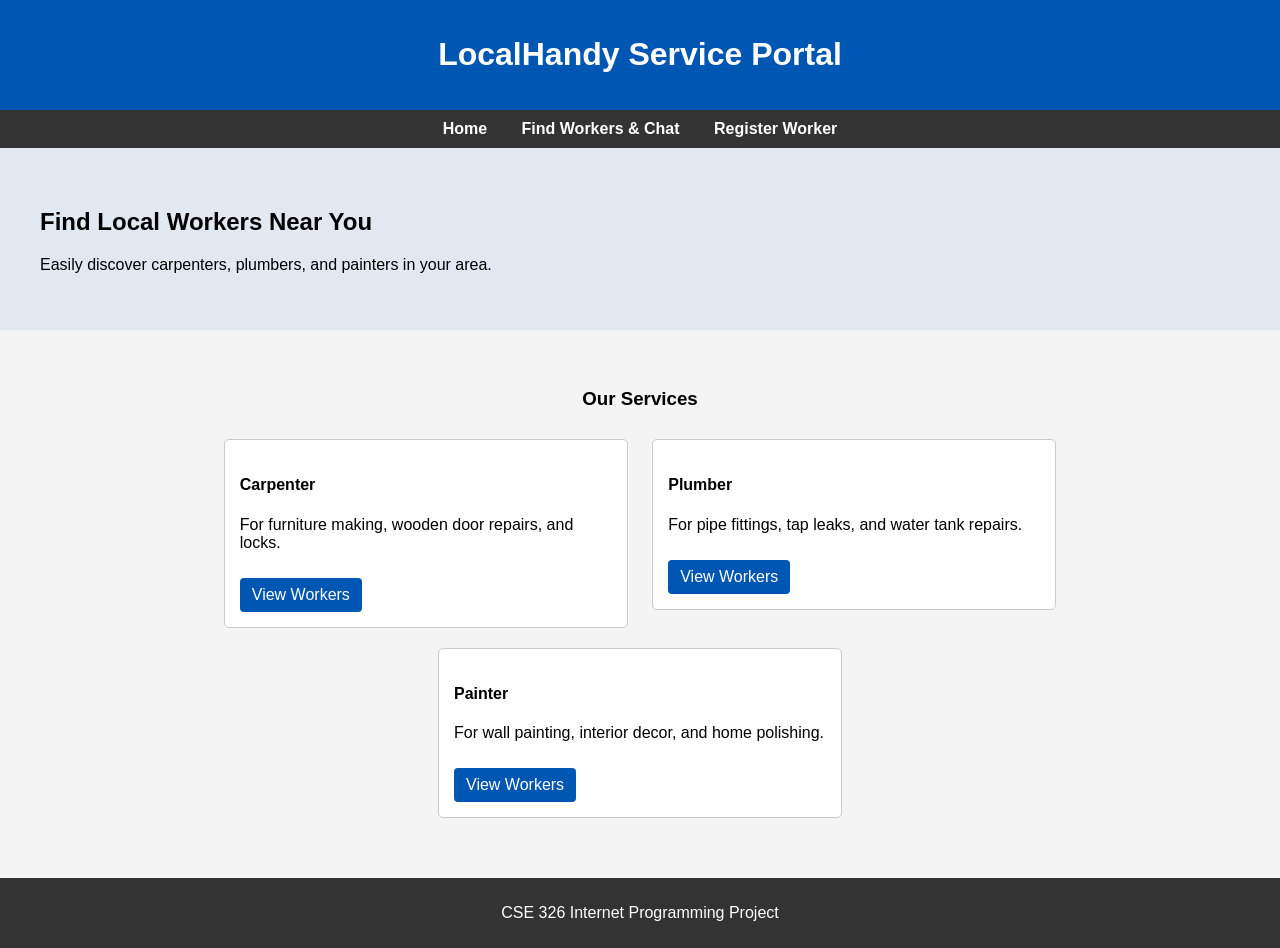
==== index.html @ e14ce75c "Initial project upload" ====
<!DOCTYPE html>
<html>
<head>
    <title>LocalHandy - Home</title>
    <style>
        /* Simple Internal CSS */
        body {
            font-family: Arial, sans-serif;
            margin: 0;
            background-color: #f4f4f4;
        }
        header {
            background-color: #0056b3;
            color: white;
            padding: 15px;
            text-align: center;
        }
        nav {
            background-color: #333;
            padding: 10px;
            text-align: center;
        }
        nav a {
            color: white;
            text-decoration: none;
            margin: 0 15px;
            font-weight: bold;
        }
        nav a:hover {
            text-decoration: underline;
        }
        .container {
            padding: 20px;
            text-align: center;
        }
        .banner {
            background-color: #e2e8f0;
            padding: 40px;
            margin-bottom: 20px;
        }
        .card {
            background: white;
            border: 1px solid #ccc;
            width: 30%;
            display: inline-block;
            padding: 15px;
            margin: 10px;
            border-radius: 5px;
            text-align: left;
            vertical-align: top;
        }
        .btn {
            background-color: #0056b3;
            color: white;
            padding: 8px 12px;
            text-decoration: none;
            border-radius: 4px;
            display: inline-block;
            margin-top: 10px;
        }
        footer {
            background-color: #333;
            color: white;
            text-align: center;
            padding: 10px;
            margin-top: 30px;
        }
    </style>
</head>
<body>

    <header>
        <h1>LocalHandy Service Portal</h1>
    </header>

    <nav>
        <a href="index.html">Home</a>
        <a href="workers.html">Find Workers & Chat</a>
        <a href="register.html">Register Worker</a>
    </nav>

    <div class="banner">
        <h2>Find Local Workers Near You</h2>
        <p>Easily discover carpenters, plumbers, and painters in your area.</p>
    </div>

    <div class="container">
        <h3>Our Services</h3>

        <div class="card">
            <h4>Carpenter</h4>
            <p>For furniture making, wooden door repairs, and locks.</p>
            <a href="workers.html" class="btn">View Workers</a>
        </div>

        <div class="card">
            <h4>Plumber</h4>
            <p>For pipe fittings, tap leaks, and water tank repairs.</p>
            <a href="workers.html" class="btn">View Workers</a>
        </div>

        <div class="card">
            <h4>Painter</h4>
            <p>For wall painting, interior decor, and home polishing.</p>
            <a href="workers.html" class="btn">View Workers</a>
        </div>
    </div>

    <footer>
        <p>CSE 326 Internet Programming Project</p>
    </footer>

</body>
</html>
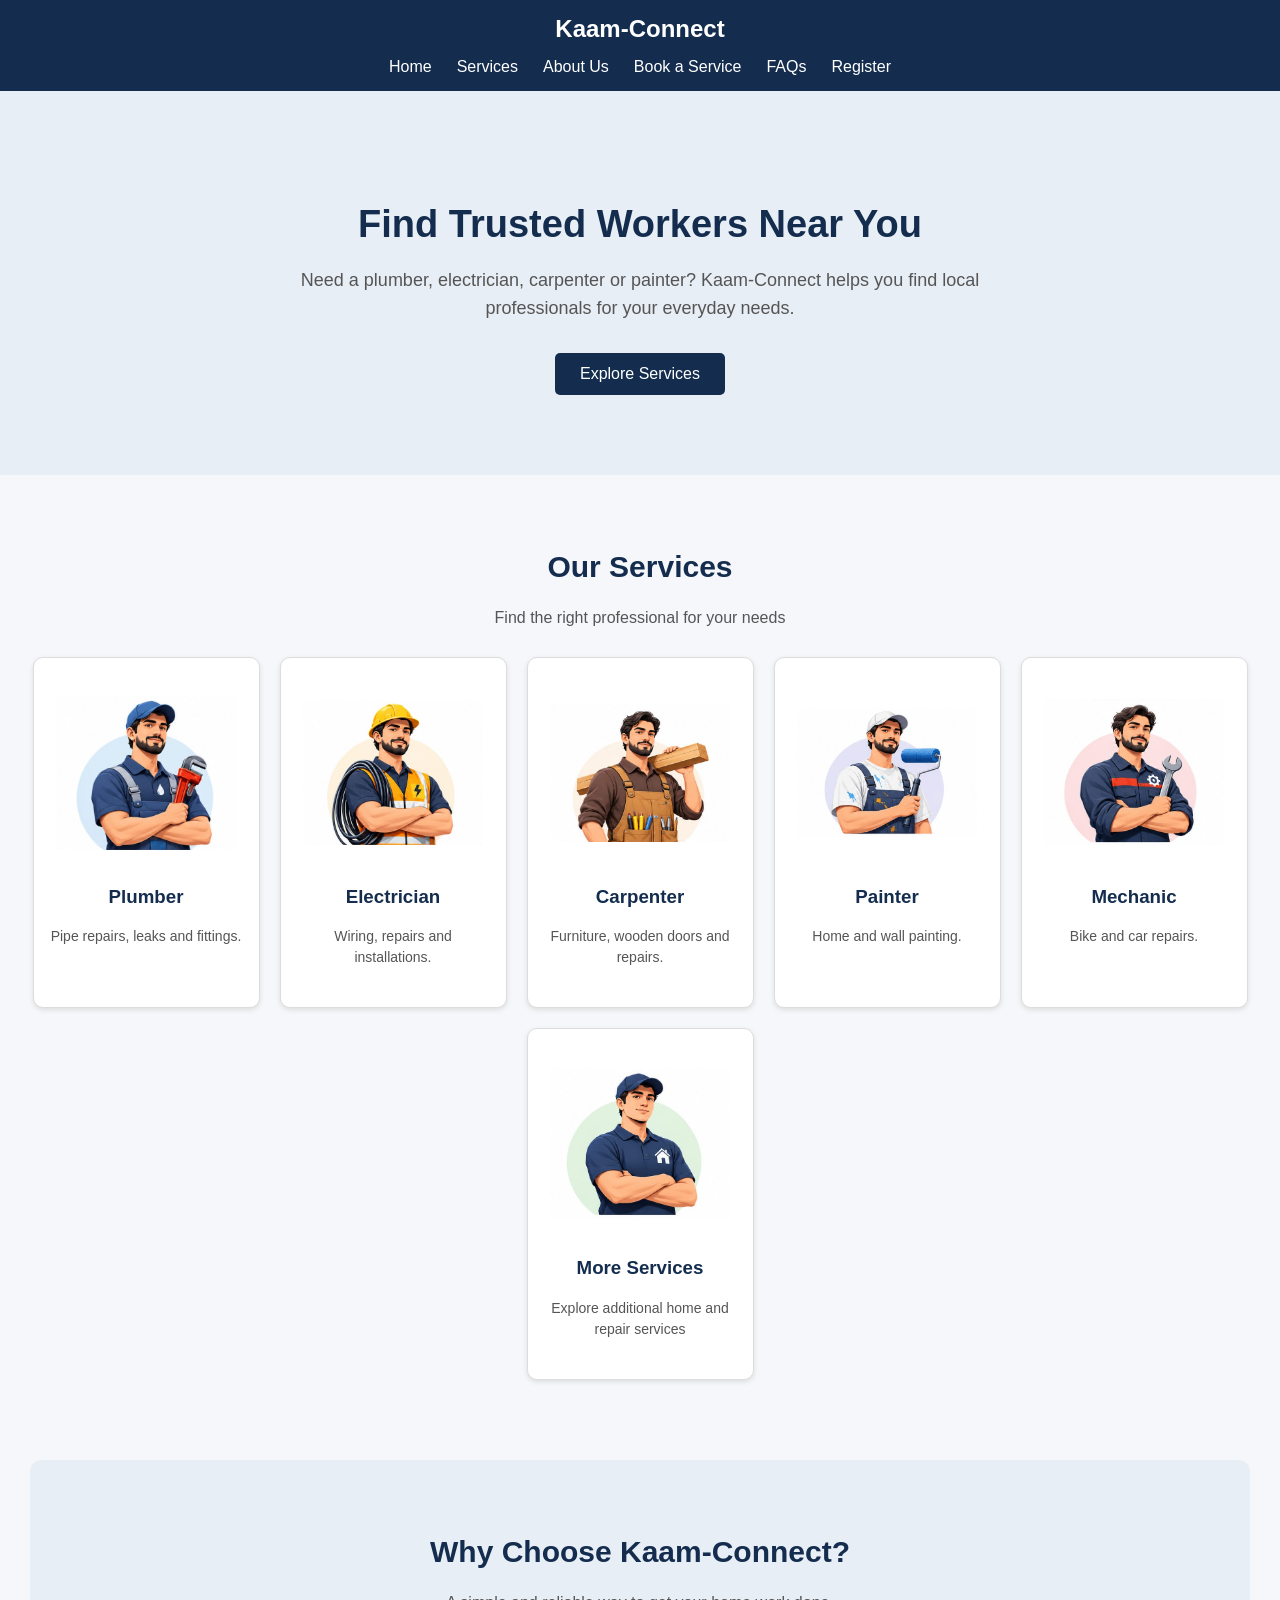
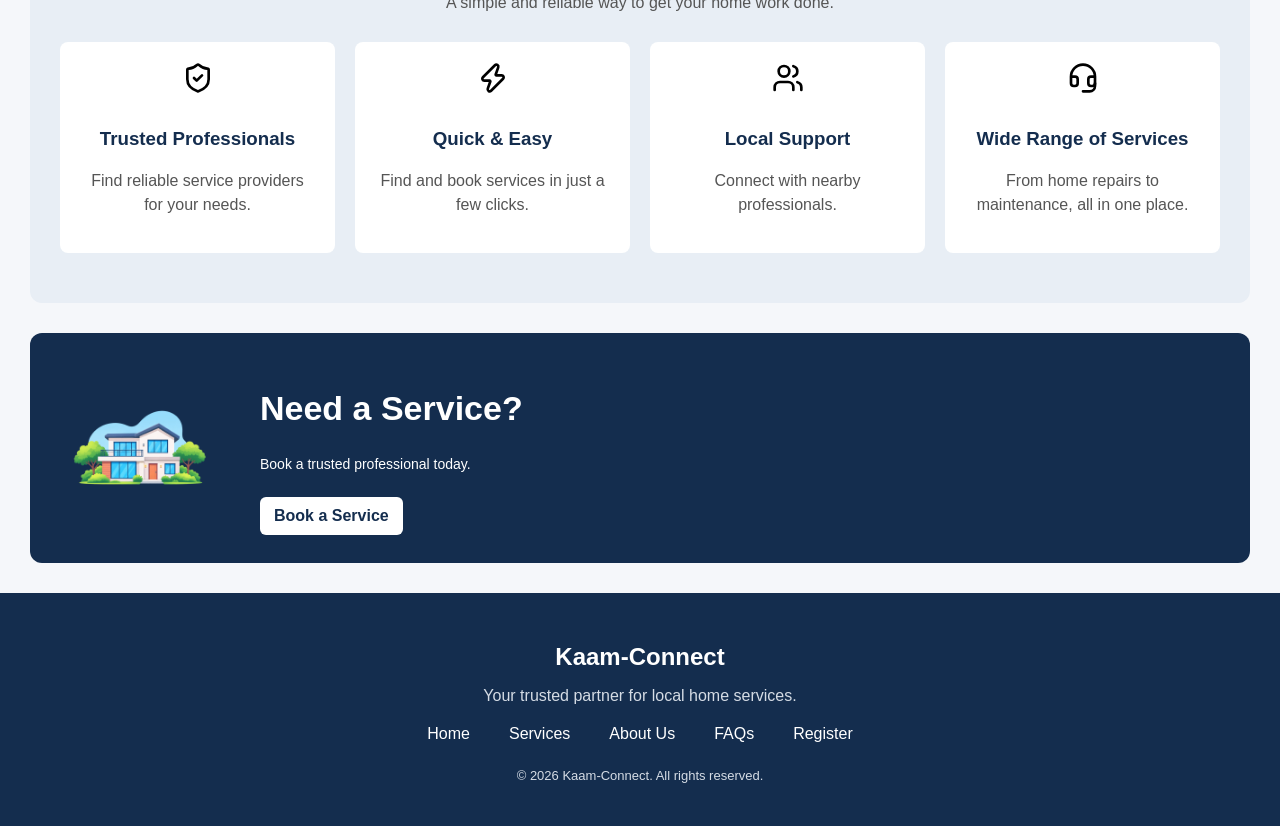
==== commit 4758c158: "Front page done, services abhi soch hi rha" ====
--- a/index.html
+++ b/index.html
@@ -1,114 +1,166 @@
 <!DOCTYPE html>
-<html>
+<html lang="en">
 <head>
-    <title>LocalHandy - Home</title>
-    <style>
-        /* Simple Internal CSS */
-        body {
-            font-family: Arial, sans-serif;
-            margin: 0;
-            background-color: #f4f4f4;
-        }
-        header {
-            background-color: #0056b3;
-            color: white;
-            padding: 15px;
-            text-align: center;
-        }
-        nav {
-            background-color: #333;
-            padding: 10px;
-            text-align: center;
-        }
-        nav a {
-            color: white;
-            text-decoration: none;
-            margin: 0 15px;
-            font-weight: bold;
-        }
-        nav a:hover {
-            text-decoration: underline;
-        }
-        .container {
-            padding: 20px;
-            text-align: center;
-        }
-        .banner {
-            background-color: #e2e8f0;
-            padding: 40px;
-            margin-bottom: 20px;
-        }
-        .card {
-            background: white;
-            border: 1px solid #ccc;
-            width: 30%;
-            display: inline-block;
-            padding: 15px;
-            margin: 10px;
-            border-radius: 5px;
-            text-align: left;
-            vertical-align: top;
-        }
-        .btn {
-            background-color: #0056b3;
-            color: white;
-            padding: 8px 12px;
-            text-decoration: none;
-            border-radius: 4px;
-            display: inline-block;
-            margin-top: 10px;
-        }
-        footer {
-            background-color: #333;
-            color: white;
-            text-align: center;
-            padding: 10px;
-            margin-top: 30px;
-        }
-    </style>
+    <meta charset="UTF-8">
+    <meta name="viewport" content="width=device-width, initial-scale=1.0">
+    <title>KaamConnect Home</title>
+    <link rel="stylesheet" href="css/style.css">
 </head>
 <body>
+    <header>
 
-    <header>
-        <h1>LocalHandy Service Portal</h1>
+        <nav>
+            <h2>Kaam-Connect</h2>
+            <ul>
+                <li> <a href="index.html">Home</a> </li>
+                <li> <a href="services.html">Services</a> </li>
+                <li> <a href="about.html">About Us</a> </li>
+                <li> <a href="book.html">Book a Service</a> </li>
+                <li> <a href="faqs.html">FAQs</a> </li>
+                <li> <a href="register.html">Register</a> </li>
+            </ul>
+
+    
+        </nav>
     </header>
+    <main>
 
-    <nav>
-        <a href="index.html">Home</a>
-        <a href="workers.html">Find Workers & Chat</a>
-        <a href="register.html">Register Worker</a>
-    </nav>
+    <section class="hero">
 
-    <div class="banner">
-        <h2>Find Local Workers Near You</h2>
-        <p>Easily discover carpenters, plumbers, and painters in your area.</p>
+        <div class="hero-content">
+            <h1>Find Trusted Workers Near You</h1>
+
+            <p>
+                Need a plumber, electrician, carpenter or painter?
+                Kaam-Connect helps you find local professionals
+                for your everyday needs.
+            </p>
+
+            <a href="services.html" class="hero-btn">
+                Explore Services
+            </a>
+        </div>
+
+    </section>
+    <section class="services">
+
+    <h2>Our Services</h2>
+    <p>Find the right professional for your needs</p>
+
+    <div class="service-container">
+
+        <div class="service-card">
+            <img src="images/plumber.png.jpeg" alt="">
+            <h3>Plumber</h3>
+            <p>Pipe repairs, leaks and fittings.</p>
+            
+        </div>
+
+        <div class="service-card">
+            <img src="images/electrician.png.jpeg" alt="">
+            <h3>Electrician</h3>
+            <p>Wiring, repairs and installations.</p>
+        </div>
+
+        <div class="service-card">
+            <img src="images/carpenter.png.jpeg" alt="">
+            <h3>Carpenter</h3>
+            <p>Furniture, wooden doors and repairs.</p>
+        </div>
+
+        <div class="service-card">
+            <img src="images/painter.png.jpeg" alt="">
+            <h3>Painter</h3>
+            <p>Home and wall painting.</p>
+        </div>
+
+        <div class="service-card">
+            <img src="images/mechanic.png.jpeg" alt="">
+            <h3>Mechanic</h3>
+            <p>Bike and car repairs.</p>
+        </div>
+        <div class="service-card">
+            <img src="images/general-services.png.jpeg" alt="">
+            <h3>More Services</h3>
+            <p>Explore additional home and repair services</p>
+            
+        </div>
+
     </div>
 
-    <div class="container">
-        <h3>Our Services</h3>
+</section>
+<section class="why-choose">
 
-        <div class="card">
-            <h4>Carpenter</h4>
-            <p>For furniture making, wooden door repairs, and locks.</p>
-            <a href="workers.html" class="btn">View Workers</a>
+    <h2>Why Choose Kaam-Connect?</h2>
+
+    <p>A simple and reliable way to get your home work done.</p>
+
+    <div class="features-container">
+
+        <div class="feature-card">
+            <img src="images/shield-check.svg" alt="">
+            <h3>Trusted Professionals</h3>
+            <p>Find reliable service providers for your needs.</p>
         </div>
 
-        <div class="card">
-            <h4>Plumber</h4>
-            <p>For pipe fittings, tap leaks, and water tank repairs.</p>
-            <a href="workers.html" class="btn">View Workers</a>
+        <div class="feature-card">
+            <img src="images/zap.svg" alt="">
+            <h3>Quick & Easy</h3>
+            <p>Find and book services in just a few clicks.</p>
         </div>
 
-        <div class="card">
-            <h4>Painter</h4>
-            <p>For wall painting, interior decor, and home polishing.</p>
-            <a href="workers.html" class="btn">View Workers</a>
+        <div class="feature-card">
+            <img src="images/users.svg" alt="">
+            <h3>Local Support</h3>
+            <p>Connect with nearby professionals.</p>
         </div>
+
+        <div class="feature-card">
+            <img src="images/headset.svg" alt="">
+            <h3>Wide Range of Services</h3>
+            <p>From home repairs to maintenance, all in one place.</p>
+        </div>
+
     </div>
 
-    <footer>
-        <p>CSE 326 Internet Programming Project</p>
-    </footer>
+</section>
+<section class="cta">
+    <img src="images/house_og.jpeg" alt="House">
+    <div class="cta-content">
 
+        <h2>Need a Service?</h2>
+
+        <p>Book a trusted professional today.</p>
+
+        <a href="book.html" class="cta-btn">Book a Service</a>
+
+    </div>
+
+</section>
+<footer>
+
+    <div class="footer-content">
+
+        <h2>Kaam-Connect</h2>
+
+        <p>Your trusted partner for local home services.</p>
+
+        <div class="footer-links">
+            <a href="index.html">Home</a>
+            <a href="services.html">Services</a>
+            <a href="about.html">About Us</a>
+            <a href="faqs.html">FAQs</a>
+            <a href="register.html">Register</a>
+        </div>
+
+        <p class="copyright">
+            &copy; 2026 Kaam-Connect. All rights reserved.
+        </p>
+
+    </div>
+
+</footer>
+</main>
+    
 </body>
 </html>
--- a/css/style.css
+++ b/css/style.css
@@ -0,0 +1,343 @@
+/* Basic page styling */
+body {
+    margin: 0;
+    font-family: Arial, sans-serif;
+    background-color: #f5f7fa;
+}
+
+/* Navigation bar */
+header {
+    background-color: #142d4e;
+    padding: 15px 40px;
+}
+
+nav {
+    display: flex;
+    flex-direction: column;
+    gap: 15px;
+    justify-content: space-between;
+    align-items: center;
+}
+
+/* Website name */
+nav h2 {
+    color: white;
+    margin: 0;
+}
+
+/* Navigation links */
+nav ul {
+    display: flex;
+    flex-wrap: wrap;
+    justify-content: center;
+    list-style: none;
+    gap: 25px;
+    margin: 0;
+    padding: 0;
+}
+
+nav ul li a {
+    color: white;
+    text-decoration: none;
+    font-size: 16px;
+}
+
+nav ul li a:hover {
+    color: #f4c542;
+}
+
+
+.hero {
+    background-color: #e8eef5;
+    padding: 80px 40px;
+    text-align: center;
+}
+
+.hero-content {
+    max-width: 750px;
+    margin: auto;
+}
+
+.hero h1 {
+    font-size: 38px;
+    color: #142d4e;
+    margin-bottom: 20px;
+}
+
+.hero p {
+    font-size: 18px;
+    color: #555;
+    line-height: 1.6;
+    margin-bottom: 30px;
+}
+
+.hero-btn {
+    display: inline-block;
+    background-color: #142d4e;
+    color: white;
+    padding: 12px 25px;
+    text-decoration: none;
+    border-radius: 5px;
+}
+
+.hero-btn:hover {
+    background-color: #244d7a;
+}
+
+/* Services Section */
+.services {
+    padding: 50px 30px;
+    text-align: center;
+}
+
+.services h2 {
+    color: #142d4e;
+    font-size: 30px;
+}
+
+.services > p {
+    color: #555;
+    margin-bottom: 30px;
+}
+
+.service-container {
+    display: flex;
+    justify-content: center;
+    flex-wrap: wrap;
+    gap: 20px;
+}
+
+.service-card {
+    background-color: white;
+    width: 195px;
+    padding: 25px 15px;
+    border: 1px solid #ddd;
+    border-radius: 10px;
+    box-shadow: 0 2px 5px #ddd;
+}
+
+.service-card h3 {
+    color: #142d4e;
+}
+
+.service-card p {
+    color: #555;
+    font-size: 14px;
+    line-height: 1.5;
+}
+.service-card img {
+    width: 180px;
+    height: 180px;
+    object-fit: contain;
+}
+/* Why Choose Section */
+.why-choose {
+    background-color: #e8eef5;
+    padding: 50px 30px;
+    text-align: center;
+    margin: 30px;
+    border-radius: 12px;
+}
+
+.why-choose h2 {
+    color: #142d4e;
+    font-size: 30px;
+}
+
+.why-choose > p {
+    color: #555;
+    margin-bottom: 30px;
+}
+
+.features-container {
+    display: flex;
+    justify-content: center;
+    flex-wrap: wrap;
+    gap: 20px;
+}
+
+.feature-card {
+    flex: 1;
+    min-width: 180px;
+    padding: 20px;
+    background-color: white;
+    border-radius: 8px;
+}
+
+.feature-card h3 {
+    color: #142d4e;
+}
+
+.feature-card p {
+    color: #555;
+    line-height: 1.5;
+}
+/* Call to Action Section */
+.cta {
+    background-color: #142d4e;
+    padding: 28px 20px;
+    margin: 30px;
+    border-radius: 12px;
+    text-align: center;
+    display: flex;
+    flex-direction: row;
+    align-items: center;
+    justify-content: space-around;
+    gap: 30px;
+    text-align: left;
+}
+
+.cta h2 {
+    color: white;
+    font-size: 34px;
+    white-space: normal;
+    overflow-wrap: break-word;
+}
+
+.cta p {
+    color: white;
+    font-size: 14px;
+    margin-bottom: 25px;
+}
+
+.cta-btn {
+    display: inline-block;
+    background-color: white;
+    color: #142d4e;
+    padding: 10px 14px;
+    text-decoration: none;
+    border-radius: 6px;
+    font-weight: bold;
+    white-space: nowrap;
+}
+
+.cta-btn:hover {
+    background-color: #e8eef5;
+}
+.cta img {
+    width: 48%;
+    max-width: 180px;
+    height: auto;
+    max-height: 160px;
+    object-fit: contain;
+    flex-shrink: 0;
+    mix-blend-mode: screen;
+}
+
+.cta-content {
+    flex: 1;
+    min-width: 0;
+   
+}
+/* Footer */
+footer {
+    background-color: #142d4e;
+    color: white;
+    padding: 30px;
+    text-align: center;
+}
+
+.footer-content h2 {
+    margin-bottom: 10px;
+}
+
+.footer-content p {
+    color: #d5dce5;
+}
+
+.footer-links {
+    margin: 20px 0;
+    display: flex;
+    flex-wrap: wrap;
+    justify-content: center;
+    gap: 15px;
+}
+
+.footer-links a {
+    color: white;
+    text-decoration: none;
+    margin: 0 12px;
+}
+
+.footer-links a:hover {
+    color: #f4c542;
+}
+
+.copyright {
+    font-size: 13px;
+    margin-top: 25px;
+}
+.feature-card img {
+    width: 32px;
+    height: 32px;
+    margin-bottom: 12px;
+}
+
+/* services page css */
+
+.services-page {
+    text-align: center;
+    padding: 70px 20px 50px;
+    background-color: #f5f7fa;
+}
+
+.services-page h1 {
+    font-size: 36px;
+    color: #142d4e;
+    margin-bottom: 15px;
+}
+
+.services-page p {
+    font-size: 17px;
+    color: #555;
+    max-width: 650px;
+    margin: 0 auto;
+    line-height: 1.6;
+}
+/* Services Page Cards */
+
+.services-list {
+    padding: 40px 60px 70px;
+    background-color: #f5f7fa;
+}
+
+.services-list .service-container {
+    display: flex;
+    justify-content: center;
+    flex-wrap: wrap;
+    gap: 20px;
+    
+}
+
+.services-list .service-card {
+    background-color: white;
+    width: 195px;
+    padding: 25px 15px;
+    border: 1px solid #ddd;
+    border-radius: 10px;
+    box-shadow: 0 2px 5px #ddd;
+}
+
+
+.services-list .service-card:hover {
+    transform: translateY(-5px);
+}
+
+.services-list .service-card img {
+    width: 130px;
+    height: 130px;
+    object-fit: contain;
+    margin-bottom: 15px;
+}
+
+.services-list .service-card h3 {
+    color: #142d4e;
+    font-size: 20px;
+    margin-bottom: 10px;
+}
+
+.services-list .service-card p {
+    color: #555;
+    font-size: 15px;
+    line-height: 1.6;
+}
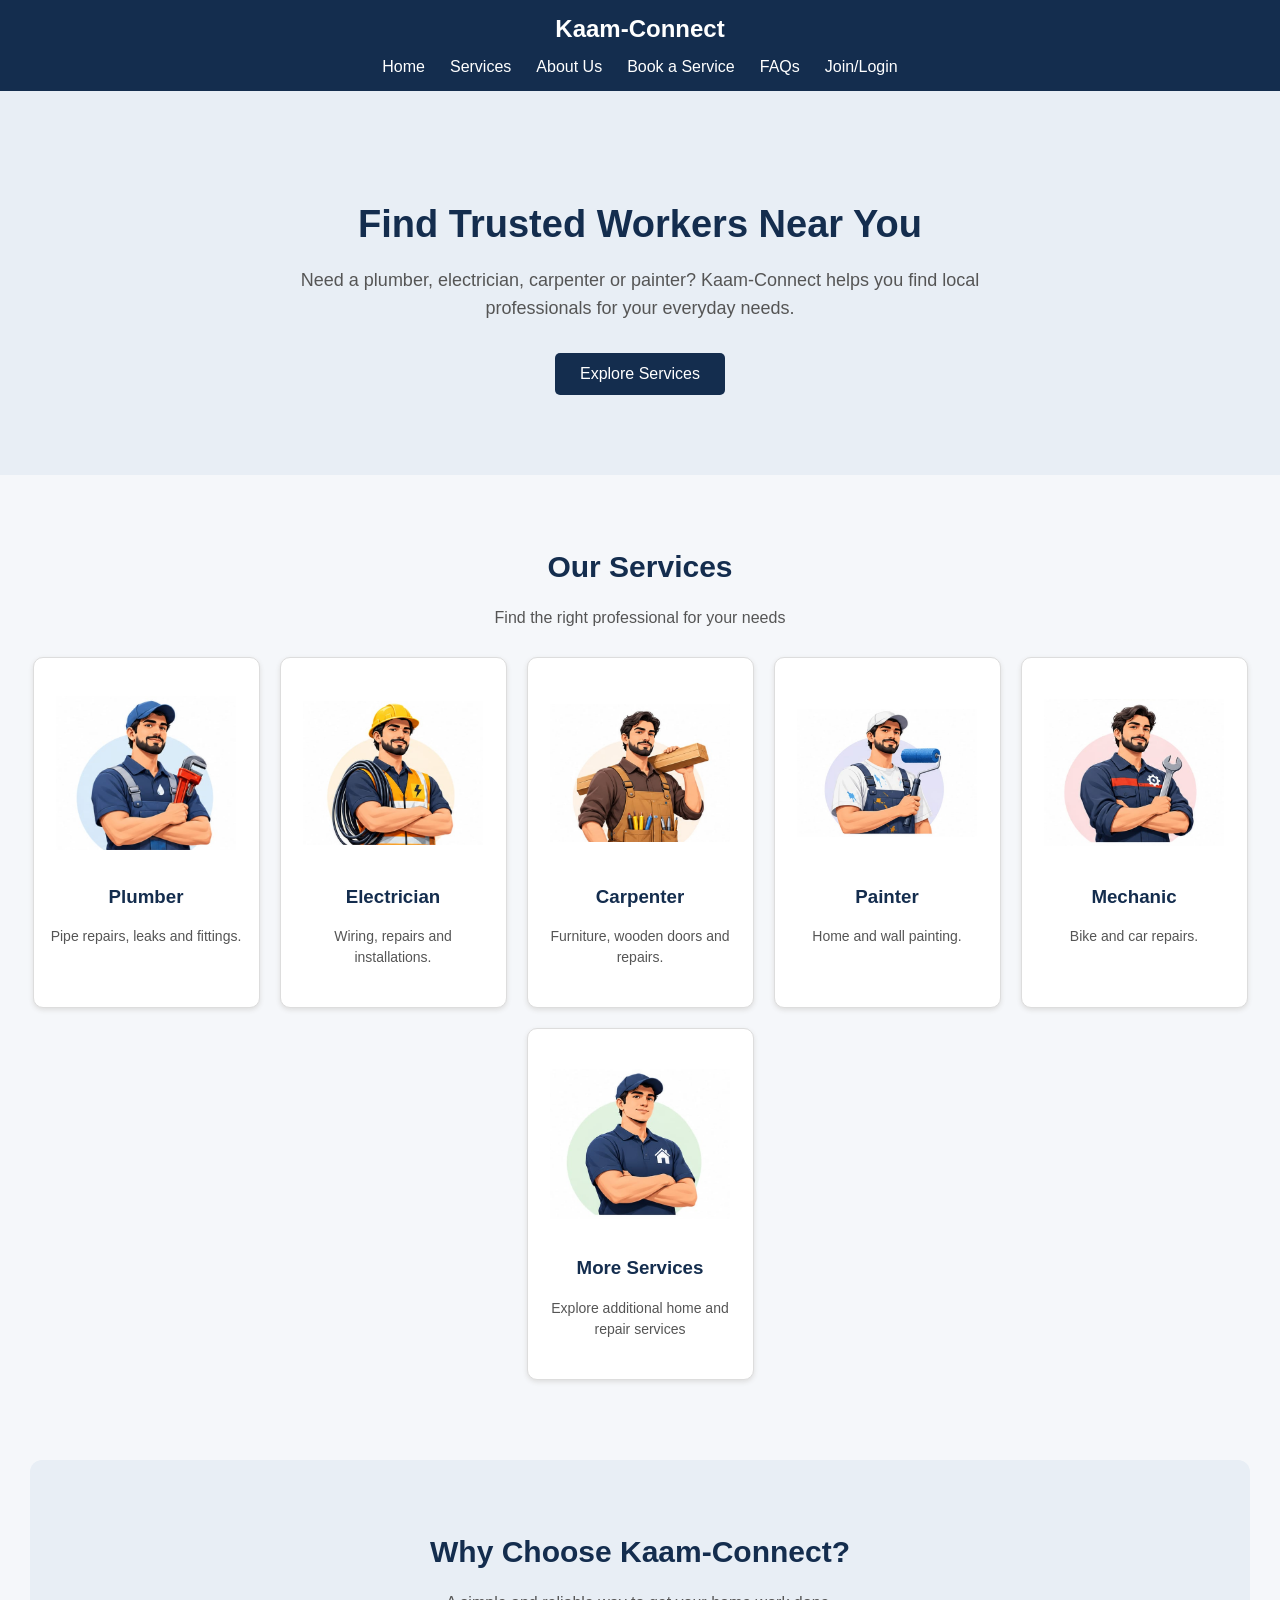
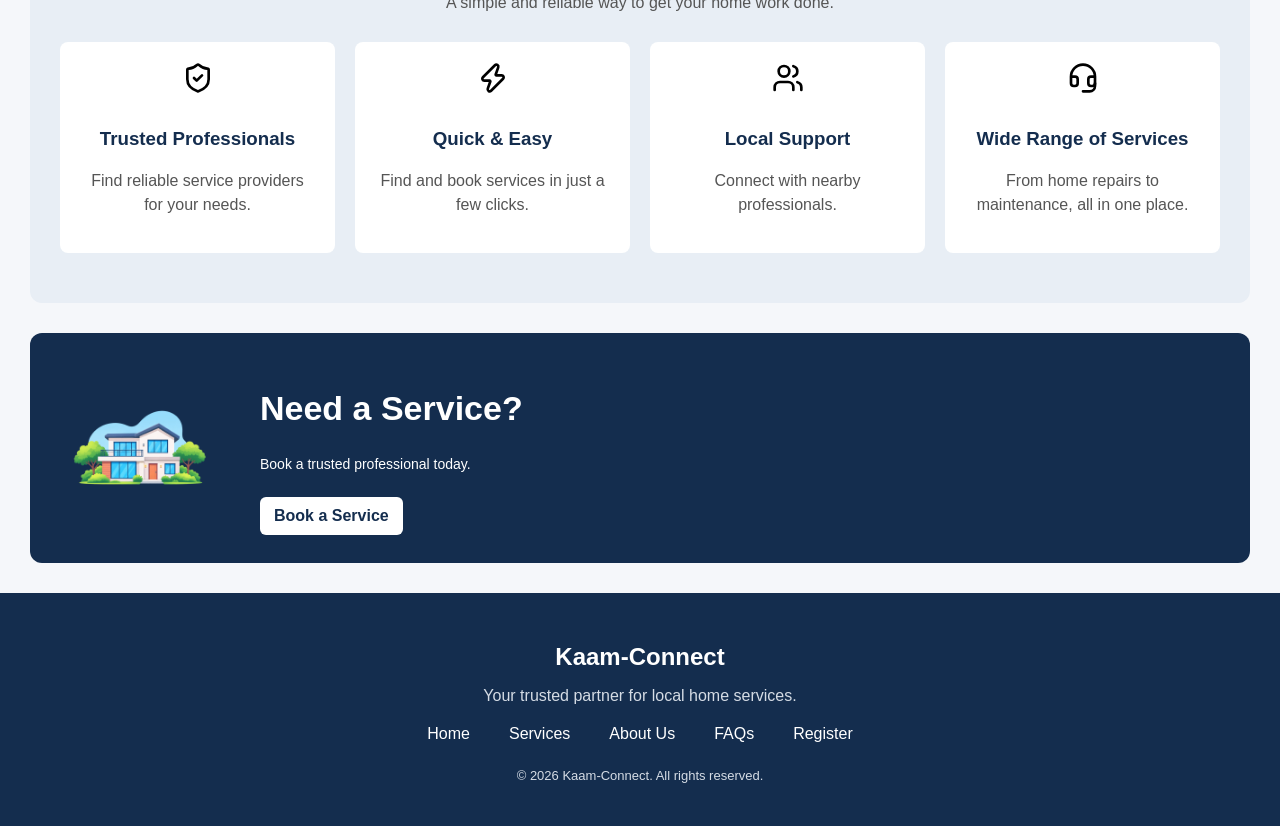
==== commit 0d5ecf29: "Every page is made" ====
--- a/index.html
+++ b/index.html
@@ -17,7 +17,7 @@
                 <li> <a href="about.html">About Us</a> </li>
                 <li> <a href="book.html">Book a Service</a> </li>
                 <li> <a href="faqs.html">FAQs</a> </li>
-                <li> <a href="register.html">Register</a> </li>
+                <li> <a href="register.html">Join/Login</a> </li>
             </ul>
 
     
--- a/css/style.css
+++ b/css/style.css
@@ -306,6 +306,7 @@
     justify-content: center;
     flex-wrap: wrap;
     gap: 20px;
+    justify-content: center;
     
 }
 
@@ -316,6 +317,10 @@
     border: 1px solid #ddd;
     border-radius: 10px;
     box-shadow: 0 2px 5px #ddd;
+    display: flex;
+    justify-content: center;
+    align-items: center;
+    flex-flow: column nowrap;
 }
 
 
@@ -328,16 +333,733 @@
     height: 130px;
     object-fit: contain;
     margin-bottom: 15px;
+    
 }
 
 .services-list .service-card h3 {
     color: #142d4e;
     font-size: 20px;
     margin-bottom: 10px;
+    text-align: center;
+    text-wrap: wrap;
 }
 
 .services-list .service-card p {
     color: #555;
     font-size: 15px;
     line-height: 1.6;
+    text-align: start;
+}
+
+/* BOOKING PAGE */
+
+.booking-section {
+    background-color: #f8faff;
+    padding: 50px 7%;
+    min-height: 80vh;
+}
+
+.booking-heading {
+    text-align: center;
+    margin-bottom: 40px;
+}
+
+.booking-heading h1 {
+    color: #102d59;
+    font-size: 36px;
+    margin-bottom: 10px;
+}
+
+.booking-heading p {
+    color: #666;
+    font-size: 16px;
+}
+
+
+/* MAIN BOOKING LAYOUT */
+
+.booking-container {
+    display: grid;
+    grid-template-columns: 0.9fr 1.1fr;
+    gap: 35px;
+    max-width: 1100px;
+    margin: auto;
+    align-items: center;
+}
+
+
+/* LEFT INFORMATION PANEL */
+
+.booking-info {
+    background-color: #eaf1ff;
+    padding: 35px;
+    border-radius: 16px;
+    text-align: center;
+}
+
+.booking-info img {
+    width: 100%;
+    max-width: 280px;
+    height: 220px;
+    object-fit: contain;
+    margin-bottom: 20px;
+}
+
+.booking-info h2 {
+    color: #102d59;
+    font-size: 25px;
+    margin-bottom: 15px;
+}
+
+.booking-info p {
+    color: #555;
+    line-height: 1.7;
+}
+
+.booking-benefits {
+    text-align: left;
+    margin-top: 25px;
+}
+
+.booking-benefits p {
+    color: #102d59;
+    margin: 12px 0;
+}
+
+
+/* FORM CONTAINER */
+
+.booking-form-container {
+    background: white;
+    padding: 35px;
+    border-radius: 16px;
+    box-shadow: 0 5px 20px rgba(0, 0, 0, 0.06);
+}
+
+.booking-form-container h2 {
+    color: #102d59;
+    font-size: 25px;
+    margin-bottom: 8px;
+}
+
+.form-subtitle {
+    color: #777;
+    margin-bottom: 25px;
+}
+
+
+/* FORM INPUTS */
+
+.form-group {
+    margin-bottom: 18px;
+}
+
+.form-group label {
+    display: block;
+    color: #102d59;
+    font-weight: 600;
+    margin-bottom: 8px;
+}
+
+.form-group input,
+.form-group select,
+.form-group textarea {
+    width: 100%;
+    padding: 12px 14px;
+    border: 1px solid #d8dfeb;
+    border-radius: 8px;
+    font-size: 14px;
+    font-family: inherit;
+    outline: none;
+    box-sizing: border-box;
+    background: white;
+}
+
+.form-group input:focus,
+.form-group select:focus,
+.form-group textarea:focus {
+    border-color: #2563eb;
+    box-shadow: 0 0 0 2px rgba(37, 99, 235, 0.1);
+}
+
+.form-group textarea {
+    resize: vertical;
+}
+
+
+/* SUBMIT BUTTON */
+
+.submit-booking {
+    width: 100%;
+    padding: 14px;
+    background-color: #1557d2;
+    color: white;
+    border: none;
+    border-radius: 8px;
+    font-size: 16px;
+    font-weight: 600;
+    cursor: pointer;
+    transition: 0.3s;
+}
+
+.submit-booking:hover {
+    background-color: #103f9e;
+}
+
+
+/* RESPONSIVE DESIGN */
+
+@media (max-width: 768px) {
+
+    .booking-container {
+        grid-template-columns: 1fr;
+    }
+
+    .booking-heading h1 {
+        font-size: 29px;
+    }
+
+    .booking-info {
+        padding: 25px;
+    }
+
+    .booking-form-container {
+        padding: 25px;
+    }
+
+}
+
+/* ABOUT US PAGE */
+
+.about-section {
+    background-color: #f8faff;
+    padding: 50px 7%;
+}
+
+
+/* PAGE HEADING */
+
+.about-heading {
+    text-align: center;
+    margin-bottom: 45px;
+}
+
+.about-heading h1 {
+    color: #102d59;
+    font-size: 36px;
+    margin-bottom: 10px;
+}
+
+.about-heading p {
+    color: #666;
+    font-size: 16px;
+}
+
+
+/* INTRODUCTION SECTION */
+
+.about-intro {
+    display: grid;
+    grid-template-columns: 1.1fr 0.9fr;
+    gap: 40px;
+    align-items: center;
+    margin-bottom: 55px;
+}
+
+.about-text h2 {
+    color: #102d59;
+    font-size: 28px;
+    margin-bottom: 18px;
+}
+
+.about-text p {
+    color: #555;
+    line-height: 1.8;
+    margin-bottom: 15px;
+}
+
+.about-image {
+    display: flex;
+    justify-content: center;
+    align-items: center;
+}
+
+.about-image img {
+    width: 100%;
+    max-width: 380px;
+    height: 280px;
+    object-fit: contain;
+}
+
+
+/* PROBLEM SECTION */
+
+.problem-section {
+    background-color: #eaf1ff;
+    padding: 35px;
+    border-radius: 15px;
+    text-align: center;
+    margin-bottom: 55px;
+}
+
+.problem-section h2 {
+    color: #102d59;
+    font-size: 27px;
+    margin-bottom: 15px;
+}
+
+.problem-section p {
+    color: #555;
+    line-height: 1.8;
+    max-width: 850px;
+    margin: auto;
+}
+
+
+/* MISSION AND VISION */
+
+.mission-vision {
+    display: grid;
+    grid-template-columns: repeat(2, 1fr);
+    gap: 25px;
+    margin-bottom: 60px;
+}
+
+.about-card {
+    background: white;
+    padding: 30px;
+    border-radius: 15px;
+    text-align: center;
+    border: 1px solid #e3eaf5;
+    box-shadow: 0 4px 12px rgba(0, 0, 0, 0.05);
+    transition: 0.3s;
+}
+
+.about-card:hover {
+    transform: translateY(-5px);
+    box-shadow: 0 8px 18px rgba(0, 0, 0, 0.09);
+}
+
+.about-card-icon {
+    font-size: 42px;
+    margin-bottom: 15px;
+}
+
+.about-card h2 {
+    color: #102d59;
+    margin-bottom: 12px;
+}
+
+.about-card p {
+    color: #666;
+    line-height: 1.7;
+}
+
+
+/* TEAM SECTION */
+
+.team-section {
+    text-align: center;
+}
+
+.team-section > h2 {
+    color: #102d59;
+    font-size: 30px;
+    margin-bottom: 12px;
+}
+
+.team-intro {
+    color: #666;
+    margin-bottom: 35px;
+}
+
+.team-container {
+    display: grid;
+    grid-template-columns: repeat(3, 1fr);
+    gap: 25px;
+    max-width: 900px;
+    margin: auto;
+}
+
+.team-card {
+    background: white;
+    padding: 30px 20px;
+    border-radius: 15px;
+    border: 1px solid #e3eaf5;
+    box-shadow: 0 4px 12px rgba(0, 0, 0, 0.05);
+    transition: 0.3s;
+
+}
+
+.team-card:hover {
+    transform: translateY(-5px);
+}
+
+.team-icon {
+    width: 120px;
+    height: 120px;
+    margin: 0 auto 15px;
+    border-radius: 50%;
+    overflow: hidden;
+}
+.team-icon img {
+    width: 100%;
+    height: 100%;
+    object-fit: cover;
+    display: block;
+}
+
+.team-card h3 {
+    color: #102d59;
+    margin-bottom: 8px;
+}
+
+.team-card p {
+    color: #777;
+}
+
+
+/* RESPONSIVE DESIGN */
+
+@media (max-width: 768px) {
+
+    .about-intro {
+        grid-template-columns: 1fr;
+    }
+
+    .mission-vision {
+        grid-template-columns: 1fr;
+    }
+
+    .team-container {
+        grid-template-columns: 1fr;
+    }
+
+    .about-heading h1 {
+        font-size: 29px;
+    }
+
+}
+
+
+
+
+/* FAQ PAGE */
+
+.faq-section {
+    background-color: #f8faff;
+    padding: 60px 7%;
+    min-height: 75vh;
+}
+
+.faq-heading {
+    text-align: center;
+    margin-bottom: 45px;
+}
+
+.faq-heading h1 {
+    color: #102d59;
+    font-size: 36px;
+    margin-bottom: 12px;
+}
+
+.faq-heading p {
+    color: #666;
+    font-size: 16px;
+}
+
+
+/* FAQ CONTAINER */
+
+.faq-container {
+    max-width: 850px;
+    margin: auto;
+}
+
+
+/* FAQ ITEMS */
+
+.faq-item {
+    background: white;
+    border: 1px solid #e3eaf5;
+    border-radius: 10px;
+    margin-bottom: 15px;
+    padding: 20px 24px;
+    box-shadow: 0 3px 10px rgba(0, 0, 0, 0.04);
+    transition: 0.3s ease;
+}
+
+.faq-item:hover {
+    border-color: #2563eb;
+}
+
+
+/* QUESTION */
+
+.faq-item summary {
+    color: #102d59;
+    font-size: 17px;
+    font-weight: 600;
+    cursor: pointer;
+    list-style: none;
+    position: relative;
+    padding-right: 30px;
+}
+
+.faq-item summary::-webkit-details-marker {
+    display: none;
+}
+
+.faq-item summary::after {
+    content: "+";
+    position: absolute;
+    right: 0;
+    top: -3px;
+    font-size: 23px;
+    color: #1557d2;
+}
+
+
+/* EXPANDED QUESTION */
+
+.faq-item[open] summary::after {
+    content: "−";
+}
+
+.faq-item p {
+    color: #666;
+    line-height: 1.7;
+    margin-top: 18px;
+    padding-top: 15px;
+    border-top: 1px solid #e5eaf2;
+}
+
+
+/* RESPONSIVE */
+
+@media (max-width: 768px) {
+
+    .faq-heading h1 {
+        font-size: 29px;
+    }
+
+    .faq-item {
+        padding: 18px;
+    }
+
+    .faq-item summary {
+        font-size: 15px;
+    }
+
+}
+/* Register Page */
+
+.register-section {
+    background-color: #f8faff;
+    padding: 60px 7%;
+    min-height: 75vh;
+}
+
+.register-heading {
+    text-align: center;
+    margin-bottom: 45px;
+}
+
+.register-heading h1 {
+    color: #102d59;
+    font-size: 36px;
+    margin-bottom: 12px;
+}
+
+.register-heading p {
+    color: #666;
+    font-size: 16px;
+}
+
+.register-options {
+    display: flex;
+    justify-content: center;
+    gap: 30px;
+    flex-wrap: wrap;
+}
+
+.register-card {
+    background-color: white;
+    width: 350px;
+    padding: 30px;
+    border-radius: 15px;
+    text-align: center;
+    box-shadow: 0 4px 15px rgba(0, 0, 0, 0.06);
+    border: 1px solid #e3eaf5;
+}
+
+.register-icon {
+    width: 150px;
+    height: 130px;
+    margin: 0 auto 20px;
+}
+
+.register-icon img {
+    width: 100%;
+    height: 100%;
+    object-fit: contain;
+}
+
+.register-card h2 {
+    color: #102d59;
+    font-size: 22px;
+    margin-bottom: 12px;
+}
+
+.register-card p {
+    color: #666;
+    line-height: 1.6;
+    margin-bottom: 22px;
+}
+
+.register-btn {
+    display: inline-block;
+    background-color: #1557d2;
+    color: white;
+    text-decoration: none;
+    border: none;
+    padding: 12px 22px;
+    border-radius: 7px;
+    font-size: 15px;
+    cursor: pointer;
+}
+.register-btn:hover {
+    background-color: #102d59;
+}
+
+/* .register-card button {
+    background-color: #1557d2;
+    color: white;
+    border: none;
+    padding: 12px 22px;
+    border-radius: 7px;
+    font-size: 15px;
+    cursor: pointer;
+}
+
+.register-card button:hover {
+    background-color: #102d59;
+} */
+
+.login-prompt {
+    text-align: center;
+    margin-top: 40px;
+}
+
+.login-prompt p {
+    color: #555;
+    margin-bottom: 8px;
+}
+
+.login-prompt a {
+    color: #1557d2;
+    font-weight: 600;
+    text-decoration: none;
+}
+
+.login-prompt a:hover {
+    text-decoration: underline;
+}
+
+/* Registration Form */
+
+.registration-section {
+    background-color: #f8faff;
+    padding: 60px 7%;
+    min-height: 75vh;
+}
+
+.registration-heading {
+    text-align: center;
+    margin-bottom: 35px;
+}
+
+.registration-heading h1 {
+    color: #102d59;
+    font-size: 36px;
+    margin-bottom: 12px;
+}
+
+.registration-heading p {
+    color: #666;
+}
+
+.registration-container {
+    background-color: white;
+    max-width: 550px;
+    margin: auto;
+    padding: 35px;
+    border-radius: 15px;
+    border: 1px solid #e3eaf5;
+    box-shadow: 0 4px 15px rgba(0, 0, 0, 0.06);
+}
+
+.registration-container .form-group {
+    margin-bottom: 20px;
+}
+
+.registration-container label {
+    display: block;
+    color: #102d59;
+    font-weight: 600;
+    margin-bottom: 8px;
+}
+
+.registration-container input {
+    width: 100%;
+    padding: 12px;
+    border: 1px solid #d5deeb;
+    border-radius: 7px;
+    font-size: 15px;
+    box-sizing: border-box;
+}
+
+.registration-container button {
+    width: 100%;
+    padding: 13px;
+    background-color: #1557d2;
+    color: white;
+    border: none;
+    border-radius: 7px;
+    font-size: 16px;
+    cursor: pointer;
+}
+
+.registration-container button:hover {
+    background-color: #102d59;
+}
+
+.form-login {
+    text-align: center;
+    margin-top: 22px;
+    color: #666;
+}
+
+.form-login a,
+.back-link {
+    color: #1557d2;
+    text-decoration: none;
+    font-weight: 600;
+}
+
+.back-link {
+    display: block;
+    text-align: center;
+    margin-top: 18px;
+}
+
+/* DROPDOWN OF PREOFESSIONAL REGISTERATION */
+.registration-container select {
+    width: 100%;
+    padding: 12px;
+    border: 1px solid #d5deeb;
+    border-radius: 7px;
+    font-size: 15px;
+    background-color: white;
+    box-sizing: border-box;
 }
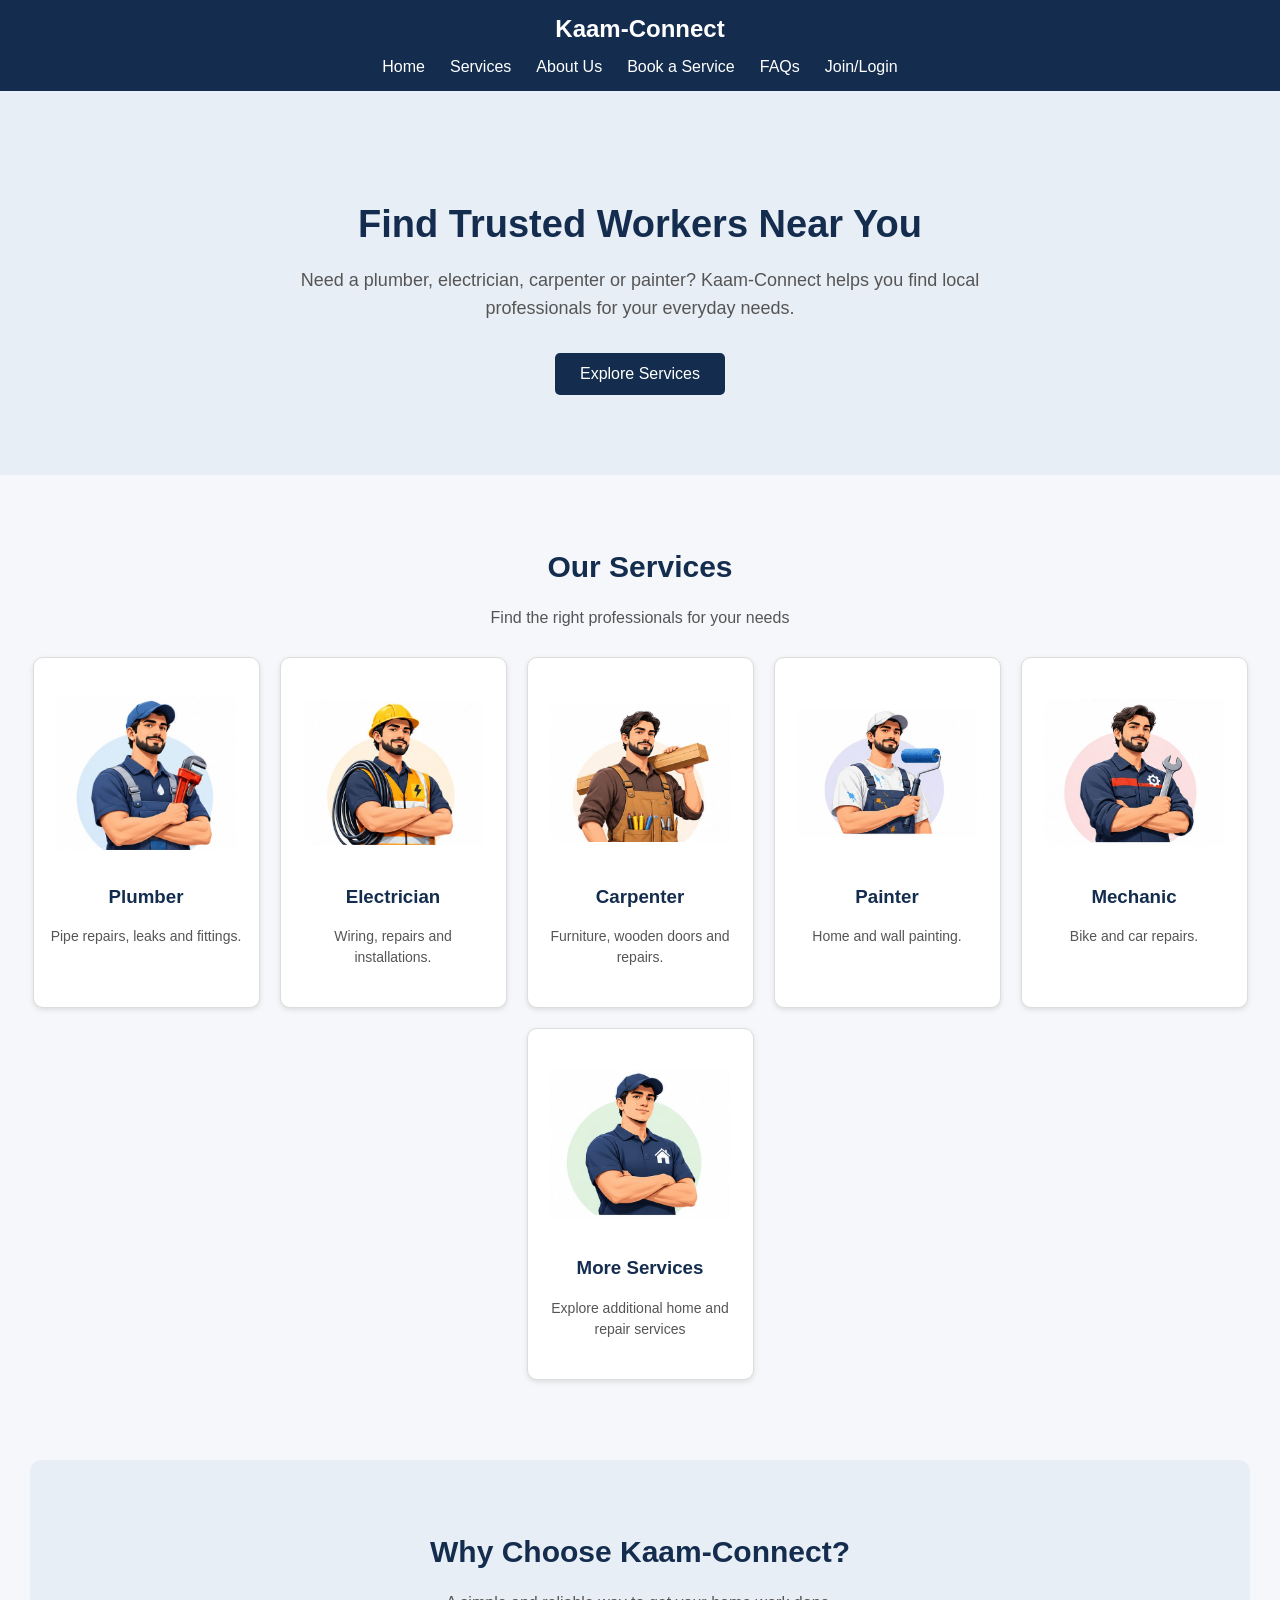
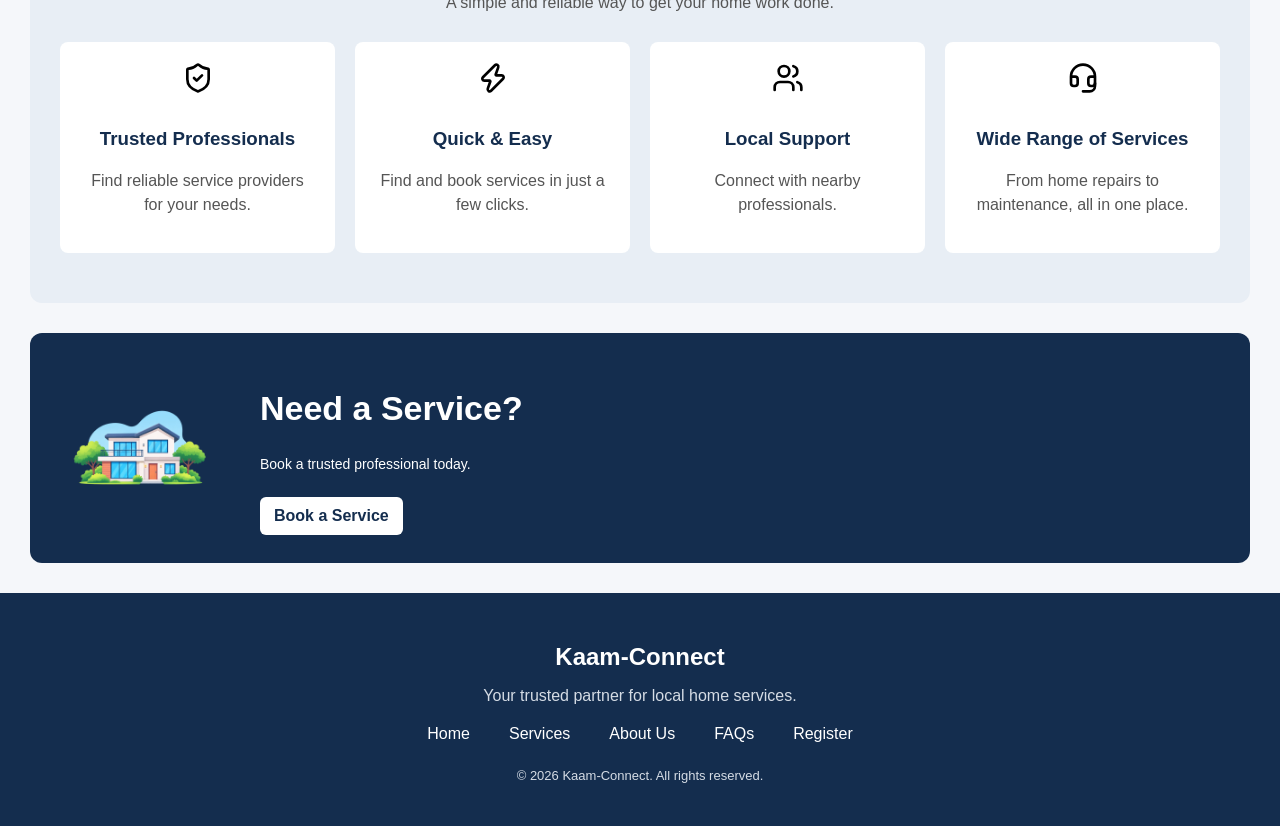
==== commit 2eef8566: "Done" ====
--- a/index.html
+++ b/index.html
@@ -45,7 +45,7 @@
     <section class="services">
 
     <h2>Our Services</h2>
-    <p>Find the right professional for your needs</p>
+    <p>Find the right professionals for your needs</p>
 
     <div class="service-container">
 
